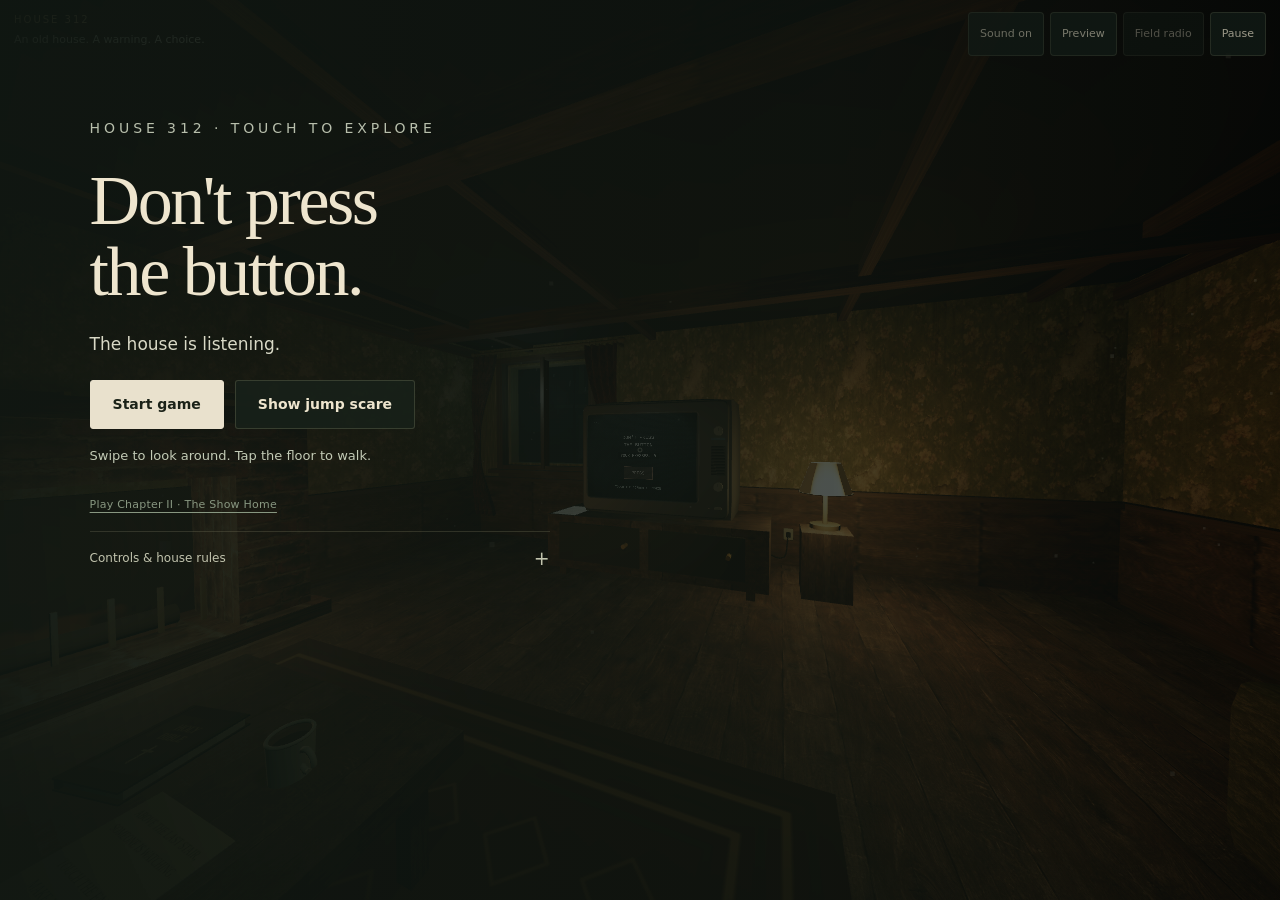
==== index.html @ 51b447b5 "Publish House 312 and Chapter II: The Show Home" ====
<!doctype html>
<html lang="en">
<head>
  <meta charset="utf-8">
  <meta name="viewport" content="width=device-width, initial-scale=1, viewport-fit=cover">
  <meta name="theme-color" content="#101512">
  <title>House 312 | Phone Horror</title>
  <meta name="description" content="Explore a decaying country house in first person. A television warns you not to press the red button. The choice is yours.">
  <link rel="stylesheet" href="assets/game/game.css?v=listener27">
</head>
<body>
  <canvas id="gameCanvas" tabindex="0" aria-label="First-person view of house 312"></canvas>
  <div class="vignette" aria-hidden="true"></div>
  <div class="haunt-veil" id="hauntVeil" aria-hidden="true"></div>
  <header class="hud">
    <div class="hud-left"><p class="room-label">HOUSE 312</p><p class="objective" id="objective">An old house. A warning. A choice.</p></div>
    <div class="hud-right">

      <button type="button" class="small-button" id="mute" aria-pressed="false">Sound on</button>
      <button type="button" class="small-button" data-preview disabled>Preview</button><button type="button" class="small-button" id="fullScreen">Full screen</button>
      <button type="button" class="small-button" id="radioToggle" aria-expanded="false" aria-controls="fieldReceiver" disabled>Field radio</button>
      <button type="button" class="small-button" id="pause">Pause</button>
    </div>
  </header>
  <aside class="field-receiver" id="fieldReceiver" aria-label="Field receiver" hidden>
    <div class="receiver-top"><span>RX—312</span><span>FIELD RECEIVER</span><button type="button" id="closeReceiver" aria-label="Close field receiver">×</button></div>
    <div class="receiver-display"><span class="receiver-channel">LOCAL CHANNEL / 01</span><div class="receiver-reading"><span id="radioReading">0 / 5</span><div class="receiver-bars" aria-hidden="true"><i id="signalBar1"></i><i id="signalBar2"></i><i id="signalBar3"></i><i id="signalBar4"></i><i id="signalBar5"></i></div></div><p id="radioStatus">Stand by.</p></div>
    <div class="receiver-actions"><button type="button" id="askSign">Ask for a sign</button><button type="button" id="openJournal">Journal · 0/3</button></div>
  </aside>
  <div class="reticle" id="reticle" aria-hidden="true"></div>
  <button type="button" class="interact" id="interact" hidden><kbd>E</kbd><span id="interactLabel">Interact</span></button>
  <p class="toast" id="toast" role="status" aria-live="polite" hidden></p>
  <div class="controls"><span><kbd>W A S D</kbd> Move</span><span>Mouse / drag to look</span><span><kbd>E</kbd> Interact</span><span><kbd>F</kbd> Flashlight</span><span class="hint">Esc to pause</span></div>
  <div class="mobile-controls" id="mobileControls" hidden>
    <div class="move-stick" id="moveStick" hidden role="group" aria-label="Move with your left thumb"><span class="stick-ring" aria-hidden="true"></span><span class="stick-thumb" id="stickThumb" aria-hidden="true"></span><span class="stick-label" aria-hidden="true">MOVE</span></div>
    <button type="button" class="stop-moving" id="stopMoving" hidden>Stop walking</button>
    <span class="look-hint" aria-hidden="true">TAP FLOOR TO WALK<br>DRAG TO LOOK</span>
  </div>
  <p class="decision-status" id="decisionStatus" aria-live="polite"></p>
  <div class="blackout" id="blackout" aria-hidden="true"></div>
  <div id="showHUD" hidden>
    <div id="showLens" aria-hidden="true"></div>
    <div id="showAperture" aria-hidden="true" hidden><div class="keyhole-bore"><img id="showLastFrame" src="assets/game/keyhole-listener.webp" alt=""></div></div><div id="showFold" aria-hidden="true"></div>
    <span id="showTape" hidden></span><figure id="showWitness" hidden><img src="assets/game/kitchen-scream.png" alt="The painted eyes above the sink"><figcaption>Above the sink</figcaption></figure>
    <div class="show-dock"><p id="showCaption" role="status" aria-live="polite" hidden></p>
      <div id="showActions" aria-label="Chapter actions"><button type="button" id="showAct0" hidden></button><button type="button" id="showAct1" hidden></button><button type="button" id="showAct2" hidden></button><button type="button" id="showAct3" hidden></button><button type="button" id="showAct4" hidden></button></div>
    </div>
  </div>
  <main class="overlay" id="overlay">
    <section class="panel intro-panel" data-panel="intro" aria-labelledby="introTitle">
      <p class="eyebrow">HOUSE 312 · TOUCH TO EXPLORE</p>
      <h1 id="introTitle">Don't press<br>the button.</h1>
      <p class="lede">The house is listening.</p>
      <div class="panel-actions"><button type="button" class="primary" id="enterRoom" disabled>Opening the old house…</button><button type="button" class="secondary" data-preview disabled>Show jump scare</button></div>
      <button class="secondary" type="button" id="showContinue" hidden>Continue from the last lesson</button><p id="introCopy">Swipe to look around. Tap the floor to walk.</p>
      <p class="fine"><a href="phone.html?chapter=2&amp;v=listener27">Play Chapter II · The Show Home</a></p>
      <details class="play-guide">
        <summary>Controls &amp; house rules</summary>
        <p>Tap the monitor to approach it, then tap its lettering to begin. Obey only “Keeper says” orders. When told to hide, tap the table and stay under it until permission to leave.</p>
        <p>Before starting the TV, try Field radio to ask the house for a sign and collect evidence.</p>
        <p class="guide">Swipe or drag: look · Tap floor: walk<br>Keyboard: WASD move · C hide or leave cover · E interact.</p>
        <p class="fine"><a href="house-preview.html">House design</a><a href="scare-preview.html">Scare video</a><a href="dont-press-the-button.html">Film version</a><a href="3d-credits.html">Credits</a></p>
      </details>
    </section>
    <section class="panel" data-panel="pause" hidden>
      <p class="eyebrow">ROOM 312</p><h2>The room<br>can wait.</h2><p>The game is paused.</p>
      <div class="panel-actions"><button type="button" class="primary" data-resume>Resume</button><button type="button" class="secondary" data-restart>Start again</button></div>
      <div class="panel-actions"><button type="button" class="secondary" data-preview disabled>Preview jump scare</button></div><p class="guide">Drag anywhere in the room to look around.</p>
    </section>
    <section class="panel" data-panel="note" hidden>
      <p class="eyebrow">A NOTE BESIDE THE TELEVISION</p>
      <p class="paper-note"><strong>TV TIP</strong>Watch the TV. Follow an order only if it starts with “Keeper says…”<br><br>Tap the TV lettering to begin. When you see “Keeper says… hide,” tap the table. Stay underneath until you see “Keeper says… come out.”<br><br>Leave the red button alone.</p>
      <div class="panel-actions"><button type="button" class="primary" data-resume>Put it down</button></div>
    </section>
    <section class="panel" data-panel="attic-note" aria-labelledby="atticNoteCopy" hidden>
      <p class="eyebrow">INSIDE THE ATTIC BOX</p>
      <p class="paper-note attic-message" id="atticNoteCopy">Turn around, you fool.</p>
      <div class="panel-actions"><button type="button" class="primary" data-resume>Put it down</button></div>
    </section>
    <section class="panel" data-panel="corner-note" hidden>
      <p class="eyebrow">IN THE MARGIN OF THE FOLDED PAPER</p>
      <p class="paper-note"><strong>SOMEONE UPSTAIRS</strong><span id="cornerClueCopy">Above the last stair, someone is watching. Look up. Touch the face to send it away.</span></p>
      <div class="panel-actions"><button type="button" class="primary" data-resume>Put it down</button></div>
    </section>
    <section class="panel" data-panel="journal" hidden>
      <p class="eyebrow">HOUSE 312 / FIELD NOTES</p><h2>The house<br>answered.</h2>
      <p class="journal-progress" id="journalProgress">0 of 3 responses recorded</p>
      <p class="journal-records" id="journalRecords">Use the field radio to ask for a sign. Listen and watch the room.</p>
      <div class="panel-actions"><button type="button" class="primary" data-resume>Return to the room</button></div>
    </section>
    <section class="panel" data-panel="choice" hidden>
      <p class="eyebrow">THE LAST ORDER</p><h2>You listened.<br>You survived.</h2>
      <p>The room latch has released. The front door beyond the hallway is still locked. Leave quietly, or invite stronger disturbances on the way out.</p>
      <div class="panel-actions"><button type="button" class="primary" data-deeper>I can handle more horror</button><button type="button" class="secondary" data-leave>Leave quietly</button></div>
    </section>
    <section class="panel" data-panel="aftermath" hidden>
      <p class="eyebrow" id="aftermathEyebrow">YOU PRESSED IT</p><h2 id="aftermathTitle">That wasn't<br>the joke.</h2>
      <p id="aftermathCopy">The picture was the easy part. The door is unlocked now.</p>
      <div class="panel-actions"><button type="button" class="primary" id="failureExit" data-leave>Find the exit</button><button type="button" class="secondary" data-restart>Try again</button></div>

    </section>
    <section class="panel" data-panel="ending" hidden>
      <p class="eyebrow">CHAPTER II / THE SHOW HOME</p><h2 id="endingTitle">You made it out.</h2><p id="endingCopy">The room kept your choice.</p><button type="button" class="primary" id="showRetry" hidden>Retry the last lesson</button>
      <div class="panel-actions"><button type="button" class="primary" data-restart>Start again</button><a class="secondary" href="dont-press-the-button.html">Watch the film</a></div>

    </section>
    <section class="panel" data-panel="previewEnd" hidden>
      <p class="eyebrow">JUMP SCARE PREVIEW</p><h2>Now you<br>have seen it.</h2>
      <p>The nightmare Roomkeeper has a sharper face and an unobstructed close-up. The reveal holds here for 2.4 seconds so you can inspect it. Your press count is unchanged.</p>
      <div class="panel-actions"><button type="button" class="primary" data-preview disabled>Replay scare</button><button type="button" class="secondary" data-play>Play the game</button></div>
      <p class="fine"><a href="scare-preview.html?v=nightmare4">Watch the clear preview</a><a href="scare-preview.html?hold=1&amp;v=nightmare4">Hold the close-up image</a></p>
    </section>
    <section class="panel" data-panel="error" id="errorPanel" hidden>
      <p class="eyebrow">ROOM 312</p><h2>The room<br>couldn't open.</h2>
      <p>This device couldn't start the 3D scene. You can still watch the jump scare preview below.</p>
      <div class="panel-actions"><a class="primary" href="scare-preview.html">Show the jump scare</a><a class="secondary" href="phone.html">Try 3D again</a></div>
    </section>
  </main>
  <script type="module">
    import('./assets/game/game.mjs?v=listener27').catch(error => {
      console.error('Room 312 could not start:', error);
      document.querySelectorAll('[data-panel]').forEach(panel => { panel.hidden = panel.dataset.panel !== 'error'; });
      document.getElementById('overlay').hidden = false;
    });
  </script>
  <noscript>This game needs JavaScript. <a href="dont-press-the-button.html">Watch the film version.</a></noscript>
</body>
</html>
---- assets/game/game.css ----
:root{color-scheme:dark;--paper:#eee5ce;--muted:#b5b5a3;--accent:#c6aa78;--line:#72745a5c;--panel:#121b16}
*{box-sizing:border-box}html,body{margin:0;width:100%;height:100%;overflow:hidden;background:#101512;color:var(--paper);font:14px/1.5 system-ui,-apple-system,sans-serif}
[hidden]{display:none!important}button,a{font:inherit}button{cursor:pointer}a{color:inherit}button:disabled{cursor:wait;opacity:.55}:focus-visible{outline:2px solid #e7d2a8;outline-offset:5px}
#gameCanvas{position:fixed;inset:0;display:block;width:100%;height:100%;touch-action:none}
.vignette{position:fixed;inset:0;pointer-events:none;background:radial-gradient(ellipse at 50% 47%,transparent 28%,#0006 80%,#0009);z-index:1}
.hud{position:fixed;z-index:3;left:30px;right:30px;top:25px;display:flex;justify-content:space-between;gap:20px;align-items:start;pointer-events:none}
.room-label{font-size:11px;letter-spacing:.27em;color:var(--accent);margin:0 0 5px}.objective{margin:0;max-width:420px;font-size:13px;color:#c9cbb9;text-shadow:0 2px 9px #000}
.hud-right{display:flex;gap:9px;flex-wrap:wrap;justify-content:end;pointer-events:auto}
.small-button{border:1px solid var(--line);border-radius:4px;padding:8px 11px;color:var(--paper);background:#111b16d4;font-size:12px}.small-button:hover{background:#2a342a}
.reticle{position:fixed;z-index:3;left:50%;top:50%;width:5px;height:5px;transform:translate(-50%,-50%);border:1px solid #e1dfc4b0;border-radius:50%;pointer-events:none;transition:width .12s,height .12s}.reticle.active{width:13px;height:13px;border-color:var(--accent);box-shadow:0 0 18px #e2c68366}
.interact{position:fixed;z-index:4;left:50%;top:calc(50% + 28px);transform:translateX(-50%);display:flex;gap:10px;align-items:center;padding:9px 14px;border:1px solid #a99a79a1;border-radius:4px;background:#141c16e0;color:var(--paper);white-space:nowrap;box-shadow:0 6px 24px #0005}
kbd{font:11px system-ui,sans-serif;border:1px solid #b0ad906e;border-radius:3px;padding:3px 6px;background:#1e271f;color:#ddd7c3}
.toast{position:fixed;z-index:3;bottom:80px;left:50%;transform:translateX(-50%);max-width:min(90vw,620px);text-align:center;color:#e3ddc9;background:#101813d9;border:1px solid var(--line);padding:12px 20px;border-radius:4px;font-size:13px;pointer-events:none}
.controls{position:fixed;bottom:24px;left:30px;right:30px;z-index:3;display:flex;gap:22px;align-items:center;color:#b6bca8;font-size:11px;letter-spacing:.03em;pointer-events:none}.controls span{display:flex;gap:7px;align-items:center}.controls .hint{margin-left:auto;color:#9aab93}
.overlay{position:fixed;inset:0;z-index:10;display:flex;align-items:center;padding:90px max(7vw,28px) 45px;background:linear-gradient(90deg,#101712f5 0%,#101712dd 34%,#1017126b 68%,#10171210);overflow:auto}
.panel{max-width:520px;width:100%;padding:20px 0}.eyebrow{font-size:10px;letter-spacing:.28em;color:var(--accent);margin:0 0 22px}.panel h1,.panel h2{font:clamp(42px,5.8vw,82px)/1.02 Georgia,'Times New Roman',serif;font-weight:400;letter-spacing:-.035em;margin:0 0 24px;text-wrap:balance}.panel h2{font-size:clamp(37px,5vw,65px)}
.panel p{max-width:395px;color:#b8bfac;margin:0 0 24px;font-size:15px;line-height:1.75}.panel .lede{color:#d9d9c6;font-size:18px;line-height:1.6;max-width:350px}.primary,.secondary{display:inline-flex;align-items:center;justify-content:center;padding:13px 22px;border-radius:3px;text-decoration:none;font-size:14px;font-weight:550;transition:background .15s}.primary{color:#1b2218;background:#e9e1cd;border:1px solid #e9e1cd}.primary:hover{background:#fff4da}.secondary{background:#18221ae0;color:var(--paper);border:1px solid var(--line)}.secondary:hover{background:#303b2e}.panel-actions{display:flex;flex-wrap:wrap;gap:10px;margin:30px 0 22px}
.panel .guide{font-size:12px;line-height:2;color:#a7b49d;max-width:460px}.guide kbd{margin-right:3px}.panel .fine{font-size:11px;letter-spacing:.02em;margin-top:27px;margin-bottom:0;color:#889781}.fine a{text-underline-offset:4px;margin-right:14px}.panel .paper-note{background:#b7ac88;color:#292b20;padding:30px;font-family:monospace;border-radius:2px;box-shadow:0 5px 30px #0008;line-height:2.2;max-width:380px}.panel .paper-note strong{display:block;letter-spacing:.2em;margin-bottom:20px}
.blackout{position:fixed;inset:0;z-index:5;background:#000;opacity:0;pointer-events:none}.touch-controls{display:none;position:fixed;z-index:4;left:24px;bottom:30px;grid-template-columns:repeat(3,48px);grid-template-rows:repeat(2,44px);gap:5px;user-select:none;-webkit-user-select:none}.touch-controls button{color:#dad9c4;background:#17241b9c;border:1px solid #a4aa8760;border-radius:6px;touch-action:none;font-size:19px}.touch-controls button:active{background:#747b4ba3}.touch-controls .up{grid-column:2}.touch-controls .left{grid-column:1;grid-row:2}.touch-controls .down{grid-column:2;grid-row:2}.touch-controls .right{grid-column:3;grid-row:2}.touch-look{display:none}
@media(pointer:coarse){.touch-controls{display:grid}.controls{display:none}.touch-look{display:block;position:fixed;right:25px;bottom:45px;z-index:2;pointer-events:none;color:#b4bca0;font-size:11px;letter-spacing:.1em}.interact{top:auto;bottom:150px;left:auto;right:24px;transform:none;padding:15px 18px}.interact kbd{display:none}.toast{bottom:165px}}
@media(max-width:700px){.hud{left:16px;right:16px;top:16px;gap:10px}.hud-left{max-width:47%}.room-label{font-size:9px;letter-spacing:.18em}.objective{font-size:11px}.hud-right{max-width:50%;gap:6px}.small-button{font-size:10px;padding:6px 9px}#fullScreen{display:none}.overlay{padding:115px 25px 35px;background:linear-gradient(90deg,#101712f7,#101712b8)}.panel{max-width:470px}.panel h1{font-size:55px;max-width:380px}.panel .lede{font-size:16px}.panel p{font-size:13px}.panel .guide{font-size:11px}.eyebrow{margin-bottom:18px}.panel-actions{margin-top:24px}.controls{left:16px;right:16px;gap:12px;font-size:10px}.controls .hint{display:none}.primary,.secondary{padding:12px 17px}.touch-controls{left:16px;bottom:22px}.touch-look{right:19px;bottom:41px}}
@media(max-height:600px){.overlay{padding-top:68px;padding-bottom:20px}.panel h1,.panel h2{font-size:43px;margin-bottom:16px}.panel p{margin-bottom:14px}.eyebrow{margin-bottom:12px}.panel-actions{margin:18px 0 14px}.panel .fine{margin-top:15px}.panel .guide{line-height:1.7}}
@media(prefers-reduced-motion:reduce){*{transition:none!important}}

/* The primary layout is a touch game; keyboard controls remain available. */
html,body{height:100dvh;overscroll-behavior:none}
#gameCanvas{height:100dvh;-webkit-user-select:none;user-select:none}
.hud{top:max(12px,env(safe-area-inset-top));left:max(14px,env(safe-area-inset-left));right:max(14px,env(safe-area-inset-right));gap:12px}
.hud-left{max-width:44%}.hud-right{max-width:54%;gap:6px}.room-label{font-size:10px;letter-spacing:.2em}.objective{font-size:11px;line-height:1.5}
.small-button{min-height:44px;padding:9px 11px;font-size:11px;touch-action:manipulation}
#fullScreen{display:none}.controls{display:none}
.overlay{align-items:flex-start;padding:max(96px,calc(env(safe-area-inset-top) + 65px)) 25px max(26px,env(safe-area-inset-bottom));background:linear-gradient(90deg,#101712f4,#101712bf 65%,#10171255)}
.panel{max-width:490px}.panel h1{font-size:clamp(42px,12vw,70px)}.panel h2{font-size:clamp(38px,10vw,61px)}.panel p{font-size:14px}.panel .lede{font-size:17px}.panel-actions{gap:11px}.primary,.secondary{min-height:48px;touch-action:manipulation}.panel .fine{display:flex;flex-wrap:wrap;gap:10px 16px}.fine a{margin:0}
.mobile-controls{position:fixed;inset:0;z-index:4;pointer-events:none}
.move-stick{position:absolute;left:max(19px,env(safe-area-inset-left));bottom:calc(25px + env(safe-area-inset-bottom));width:132px;height:132px;border:1px solid #c3c8a55c;border-radius:50%;background:radial-gradient(circle,#213129a3,#101d17a0);touch-action:none;pointer-events:auto;-webkit-user-select:none;user-select:none;box-shadow:0 5px 30px #0004}
.stick-ring{position:absolute;inset:15px;border:1px solid #b5bca225;border-radius:50%}.stick-thumb{position:absolute;top:50%;left:50%;width:51px;height:51px;transform:translate(-50%,-50%);border-radius:50%;background:radial-gradient(circle at 35% 30%,#98a18d,#465b47 85%);border:1px solid #c9ceac87;box-shadow:0 4px 14px #0007}
.stick-label{position:absolute;left:0;right:0;bottom:9px;text-align:center;font-size:8px;letter-spacing:.18em;color:#c0c9ab;pointer-events:none}
.look-hint{position:absolute;right:max(23px,env(safe-area-inset-right));bottom:calc(163px + env(safe-area-inset-bottom));text-align:center;font-size:9px;line-height:1.8;letter-spacing:.1em;color:#b7c3a7;text-shadow:0 2px 7px #000}
.decision-status{position:fixed;left:50%;bottom:calc(8px + env(safe-area-inset-bottom));transform:translateX(-50%);z-index:3;margin:0;padding:4px 10px;white-space:nowrap;color:#c2c6b1;font-size:10px;letter-spacing:.03em;text-shadow:0 2px 7px #000;pointer-events:none}
.decision-status:empty{display:none}.interact{top:auto;left:auto;right:max(22px,env(safe-area-inset-right));bottom:calc(43px + env(safe-area-inset-bottom));transform:none;min-height:50px;max-width:175px;white-space:normal;padding:12px 15px;text-align:center;font-size:13px}.interact kbd{display:none}
.toast{bottom:calc(245px + env(safe-area-inset-bottom));font-size:12px;padding:10px 14px;width:max-content;max-width:88vw}
@media(min-width:950px){.overlay{padding-left:7vw}.move-stick{opacity:.75}.hud-right{max-width:330px}.hud-left{max-width:450px}.look-hint{font-size:11px}.panel .guide{font-size:12px}}
@media(max-width:360px){.small-button{font-size:10px;padding:8px}.move-stick{width:116px;height:116px;left:14px}.look-hint{bottom:calc(140px + env(safe-area-inset-bottom));font-size:8px}.panel h1{font-size:43px}.panel-actions{flex-direction:column}.panel-actions>*{width:100%}}
@media(max-height:560px){.move-stick{width:104px;height:104px;bottom:calc(17px + env(safe-area-inset-bottom))}.look-hint{bottom:calc(120px + env(safe-area-inset-bottom))}.overlay{align-items:flex-start;padding-top:70px}.panel h1,.panel h2{font-size:37px}.panel .lede{display:none}.panel p{font-size:12px}.panel .guide{font-size:10px}.panel-actions{margin:16px 0}.toast{bottom:calc(177px + env(safe-area-inset-bottom))}}

/* Tap-to-walk controls and slow, event-driven edge darkening. */
.stop-moving{position:absolute;left:50%;bottom:calc(48px + env(safe-area-inset-bottom));transform:translateX(-50%);min-height:48px;padding:12px 22px;border:1px solid #b4b69880;border-radius:30px;background:#101a13e8;color:#eee5ce;pointer-events:auto;touch-action:manipulation;box-shadow:0 4px 24px #0008}
.look-hint{left:0;right:0;bottom:calc(111px + env(safe-area-inset-bottom));font-size:9px;line-height:1.7;opacity:.7;pointer-events:none}
.haunt-veil{position:fixed;inset:0;z-index:2;pointer-events:none;opacity:0;background:radial-gradient(ellipse at 50% 44%,transparent 24%,#050900 65%,#000 100%);transition:opacity .24s ease}
@media(prefers-reduced-motion:reduce){.haunt-veil{display:none}}

/* Keep the face unobstructed during the actual reveal; Pause remains available. */
body[data-phase="lunge"] .vignette,body[data-phase="scareHold"] .vignette{opacity:0}
body[data-phase="lunge"] .reticle,body[data-phase="scareHold"] .reticle,
body[data-phase="lunge"] .toast,body[data-phase="scareHold"] .toast,
body[data-phase="lunge"] .decision-status,body[data-phase="scareHold"] .decision-status,
body[data-phase="lunge"] .hud-left,body[data-phase="scareHold"] .hud-left,
body[data-phase="lunge"] .hud-right>:not(#pause),body[data-phase="scareHold"] .hud-right>:not(#pause){visibility:hidden}

/* A compact physical receiver leaves the floor clear for tap navigation. */
.field-receiver{position:fixed;z-index:5;top:110px;left:max(14px,env(safe-area-inset-left));width:260px;max-width:calc(100vw - 28px);padding:13px;border:1px solid #5b5a4e;border-radius:7px;background:linear-gradient(135deg,#30312b,#171c18 44%,#101612);box-shadow:0 12px 30px #0008,inset 0 1px 0 #aaa38d25;color:#d1d1b9;font-family:"Courier New",monospace;pointer-events:auto}
.receiver-top{display:flex;align-items:center;gap:11px;margin-bottom:10px;color:#a9ac96;font-size:8px;letter-spacing:.1em}.receiver-top>span:first-child{font-size:11px;color:#c7c3a9}.receiver-top button{margin-left:auto;border:0;background:transparent;color:#c0c2ae;font:20px/1 system-ui;padding:0 3px;min-width:28px;min-height:28px}
.receiver-display{border:1px solid #5260506b;border-radius:2px;padding:12px;background:linear-gradient(#15261f,#0a1711);box-shadow:inset 0 3px 12px #0008}.receiver-channel{font-size:8px;color:#849984;letter-spacing:.09em}.receiver-reading{display:flex;align-items:end;justify-content:space-between;margin-top:10px}.receiver-reading>span{font-size:21px;line-height:1;color:#b7c5a1}.receiver-bars{display:flex;gap:4px;align-items:end;height:24px}.receiver-bars i{display:block;width:12px;height:8px;background:#334334}.receiver-bars i:nth-child(2){height:12px}.receiver-bars i:nth-child(3){height:16px}.receiver-bars i:nth-child(4){height:20px}.receiver-bars i:nth-child(5){height:24px}.receiver-bars i.lit{background:#aab989;box-shadow:0 0 8px #aab98922}.receiver-display p{margin:11px 0 0;min-height:28px;font-size:10px;line-height:1.4;color:#aab99c}
.receiver-actions{display:flex;gap:7px;margin-top:10px}.receiver-actions button{min-height:44px;padding:8px 9px;flex:1;font:10px "Courier New",monospace;color:#dfdbc2;background:#31352b;border:1px solid #7a7b635e;border-radius:2px;touch-action:manipulation}.receiver-actions button:hover{background:#414738}.receiver-actions button:disabled{cursor:default;opacity:.55}.receiver-actions button:first-child{background:#776b49;color:#fff0cf}.panel .journal-records{white-space:pre-line;padding:20px;border-left:2px solid #9e9871;background:#1c271b85;font:13px/1.85 "Courier New",monospace;color:#d3d6c2;max-width:460px}.panel .journal-progress{font:11px "Courier New",monospace;color:#a2b191;letter-spacing:.08em}
@media(min-width:950px){.field-receiver{top:82px;width:275px}.hud-right{max-width:430px}}
@media(max-height:560px){.field-receiver{top:72px;width:240px;padding:10px}.receiver-top{margin-bottom:6px}.receiver-display{padding:8px}.receiver-actions{margin-top:7px}.receiver-display p{min-height:14px;margin-top:7px}}

/* Keep the game viewport stationary; menus own their separate scroll area. */
html{height:100%;overflow:hidden;overscroll-behavior:none}
body{position:fixed;inset:0;width:100%;height:100%;height:100dvh;overflow:hidden;overscroll-behavior:none}
#gameCanvas{touch-action:none;-webkit-touch-callout:none;user-select:none;-webkit-user-select:none}
.overlay{overflow-x:hidden;overflow-y:auto;overscroll-behavior:contain;touch-action:pan-y;-webkit-overflow-scrolling:touch;scrollbar-gutter:stable}
.intro-panel .panel-actions{margin:22px 0 16px}.intro-panel #introCopy{font-size:13px;color:#c3cbb6;margin-bottom:14px}.intro-panel .lede{margin-bottom:0}
.play-guide{max-width:460px;border-top:1px solid #72745a50;margin-top:17px;padding-top:4px}.play-guide summary{min-height:44px;display:flex;align-items:center;cursor:pointer;font-size:12px;color:#c2c4ae;touch-action:manipulation;list-style:none}.play-guide summary::after{content:'+';margin-left:auto;font-size:19px}.play-guide[open] summary::after{content:'−'}.play-guide p{font-size:12px;line-height:1.7;margin:0 0 16px}.play-guide .fine{padding-bottom:16px}
@media(max-width:700px){.overlay{padding-top:max(70px,calc(env(safe-area-inset-top) + 30px));padding-left:22px;padding-right:22px}.intro-panel h1{font-size:clamp(38px,11vw,54px);margin-bottom:16px}.intro-panel .lede{font-size:15px}.intro-panel .panel-actions{margin-top:20px}.intro-panel .primary,.intro-panel .secondary{font-size:12px;padding:11px 14px;min-height:48px}.intro-panel .fine{font-size:10px}}
@media(max-height:560px){.overlay{padding-top:max(24px,env(safe-area-inset-top));padding-bottom:18px}.intro-panel h1{font-size:36px;margin-bottom:12px}.intro-panel .lede{display:none}.intro-panel .panel-actions{margin:15px 0 12px}.intro-panel .panel-actions>*{width:auto}.play-guide{margin-top:8px}}

body[data-window-scare="true"] .look-hint,
body[data-window-scare="true"] .hud-left,
body[data-window-scare="true"] .reticle,
body[data-window-scare="true"] .hud-right > :not(#pause):not(#mute){visibility:hidden}

/* Chapter II leaves the middle of the view free for looking and walking. */
#showHUD{position:fixed;inset:0;pointer-events:none;z-index:8}
.show-dock{position:absolute;bottom:max(2.7rem,env(safe-area-inset-bottom));left:50%;transform:translateX(-50%);width:min(94vw,39rem);display:grid;justify-items:center;gap:.5rem}
#showActions{display:flex;justify-content:center;flex-wrap:wrap;gap:.35rem}
#showActions button{pointer-events:auto;min-height:44px;padding:.55rem .8rem;background:#161d19ef;border:1px solid #92896e;color:#f4eddc;border-radius:.22rem;font:inherit;font-size:.85rem}
#showActions button:focus-visible{outline:2px solid #f8dc8f}
#showCaption{margin:0;padding:.55rem .8rem;background:#0c100ff2;border-left:2px solid #b6a784;color:#f4eedf;font-size:clamp(.9rem,2.8vw,1.09rem);line-height:1.4;text-align:center;text-wrap:balance}
#showFold,#showLens{position:absolute;inset:0}
#showFold[data-level="1"]{background:linear-gradient(12deg,#252326 0%,#514941 25%,transparent 26%)}
#showFold[data-level="2"]{background:#060606}
#showLens[data-lens="tape"]{background:repeating-linear-gradient(0deg,transparent 0 3px,#30271325 3px 4px),radial-gradient(ellipse,transparent 43%,#080705c4 83%)}
/* A held exposure in the door's optics. The chapter clock drives the gate,
   including its fade, so pausing cannot play through the reveal. */
#showAperture{
  position:absolute;inset:0;display:grid;place-items:center;overflow:hidden;
  background:radial-gradient(ellipse at 49% 48%,#211910,#080706 59%,#030403 85%);
}
#showAperture[hidden]{display:none}
.keyhole-bore{
  position:relative;width:min(91vw,77vh);aspect-ratio:1 / 1.10;
  overflow:hidden;border-radius:49% 51% 48% 52%;
  box-shadow:0 0 0 2px #17110b,2px 1px 1px 3px #493827,-2px -1px 4px 6px #15100d,0 0 24px 10px #080706;
}
#showLastFrame{width:100%;height:100%;display:block;object-fit:cover;object-position:50% 47%}
@media(prefers-reduced-motion:reduce){#showLastFrame{transform:none!important}}
.keyhole-bore::after{
  content:"";position:absolute;inset:0;pointer-events:none;border-radius:inherit;
  background:radial-gradient(ellipse at 49% 48%,transparent 45%,#170f0912 61%,#0a0806a8 85%,#060504 99%),
    repeating-linear-gradient(0deg,#211c160f 0 1px,transparent 1px 4px);
  box-shadow:inset 4px -4px 14px 3px #070604b0;
}
#showAperture:not([hidden])~#showTape{top:auto;bottom:18%;left:50%;transform:translateX(-50%);white-space:nowrap}
@media(max-height:550px){#showAperture:not([hidden])~#showTape{bottom:6%;left:3%;transform:none}}
#showLens[data-lens="frame"]{box-shadow:inset 0 0 0 min(3vw,1.2rem) #392919,inset 0 0 0 min(3.9vw,1.5rem) #987648,inset 0 0 4rem 1.4rem #100a07}
#showTape{position:absolute;top:23%;left:4%;padding:.3rem .48rem;background:#1c1a12e0;color:#e7cea1;font:.76rem/1.3 monospace;letter-spacing:.05em}
body[data-phase="hallway"] .look-hint,body[data-phase="hallway"] .controls,body[data-phase="hallway"] #radioToggle,body[data-phase="hallway"] [data-preview],body[data-phase="hallway"] #interact{display:none}
body[data-phase="hallway"] .decision-status{font-size:.77rem;color:#e2cf99}
@media(max-height:500px){.show-dock{bottom:1.5rem;width:90vw}#showTape{top:24%}#showActions button{padding:.28rem .6rem}}
#showWitness{position:absolute;right:4%;top:18%;width:clamp(78px,23vw,126px);margin:0;background:#1e1b16;color:#dfd5bd;border:3px solid #493b29;box-shadow:0 3px 12px #050605a0}
#showWitness img{display:block;width:100%;height:auto;filter:brightness(.73) saturate(.67)}
#showWitness figcaption{padding:.2rem;text-align:center;font-size:.72rem}
#showWitness[data-cover="true"]::after{content:"";position:absolute;inset:0 0 1.25rem;background:repeating-linear-gradient(97deg,#8a8271 0 2px,#867f70 3px 5px);clip-path:polygon(0 0,98% 2%,100% 98%,65% 94%,34% 100%,0 97%)}
#showCaption{white-space:pre-line}

.panel .attic-message{font:italic clamp(1.65rem,6vw,2.4rem)/1.35 Georgia,serif}
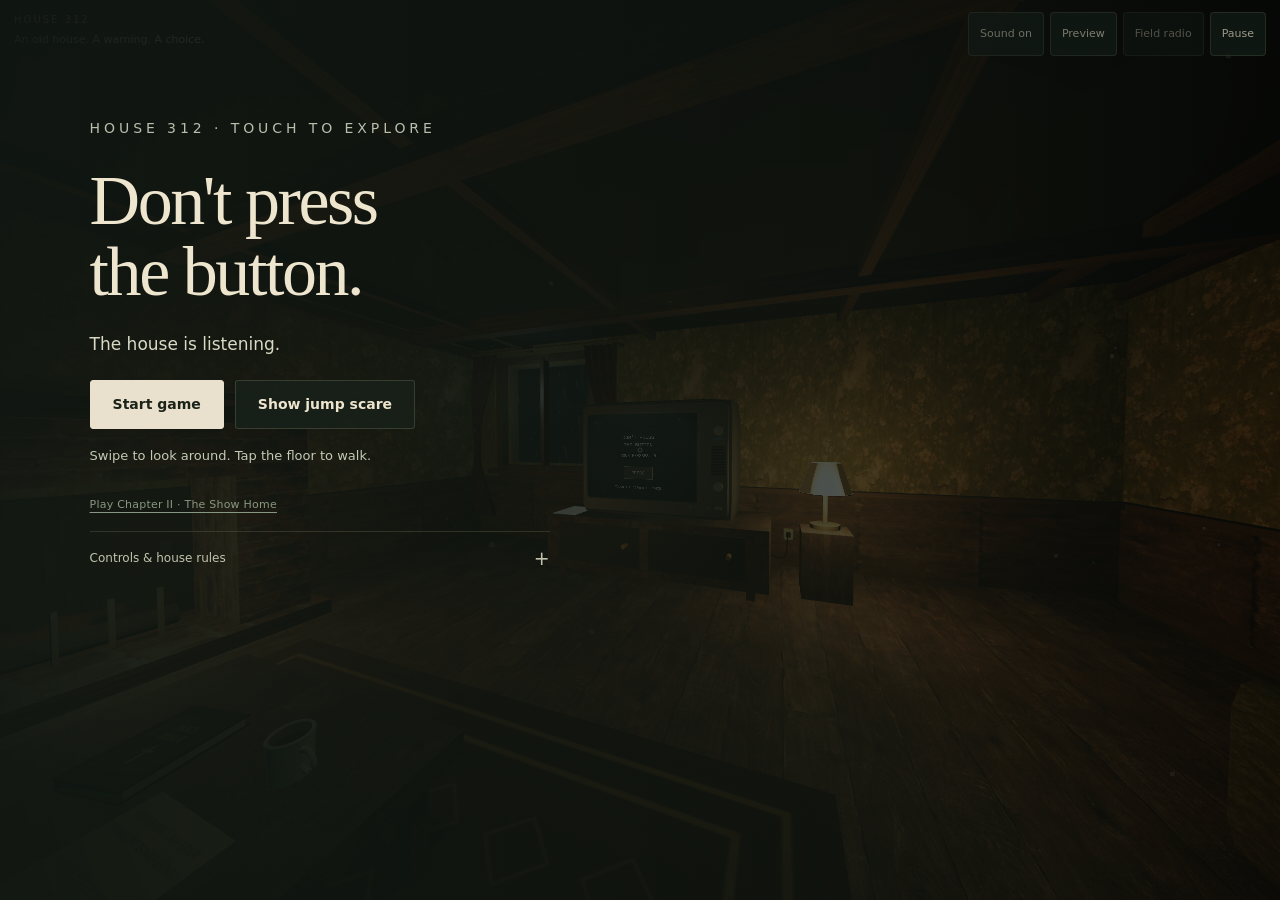
==== commit b9594787: "Light the waving woman with a courtyard thunderstorm" ====
--- a/index.html
+++ b/index.html
@@ -6,7 +6,7 @@
   <meta name="theme-color" content="#101512">
   <title>House 312 | Phone Horror</title>
   <meta name="description" content="Explore a decaying country house in first person. A television warns you not to press the red button. The choice is yours.">
-  <link rel="stylesheet" href="assets/game/game.css?v=listener27">
+  <link rel="stylesheet" href="assets/game/game.css?v=stick28">
 </head>
 <body>
   <canvas id="gameCanvas" tabindex="0" aria-label="First-person view of house 312"></canvas>
@@ -32,9 +32,9 @@
   <p class="toast" id="toast" role="status" aria-live="polite" hidden></p>
   <div class="controls"><span><kbd>W A S D</kbd> Move</span><span>Mouse / drag to look</span><span><kbd>E</kbd> Interact</span><span><kbd>F</kbd> Flashlight</span><span class="hint">Esc to pause</span></div>
   <div class="mobile-controls" id="mobileControls" hidden>
-    <div class="move-stick" id="moveStick" hidden role="group" aria-label="Move with your left thumb"><span class="stick-ring" aria-hidden="true"></span><span class="stick-thumb" id="stickThumb" aria-hidden="true"></span><span class="stick-label" aria-hidden="true">MOVE</span></div>
+    <div class="move-stick" id="moveStick" hidden role="group" aria-label="Movement joystick"><span class="stick-ring" aria-hidden="true"></span><span class="stick-thumb" id="stickThumb" aria-hidden="true"></span><span class="stick-label" aria-hidden="true">MOVE</span></div>
     <button type="button" class="stop-moving" id="stopMoving" hidden>Stop walking</button>
-    <span class="look-hint" aria-hidden="true">TAP FLOOR TO WALK<br>DRAG TO LOOK</span>
+    <span id="lookHint" class="look-hint" aria-hidden="true">TAP FLOOR TO WALK<br>DRAG TO LOOK</span>
   </div>
   <p class="decision-status" id="decisionStatus" aria-live="polite"></p>
   <div class="blackout" id="blackout" aria-hidden="true"></div>
@@ -117,7 +117,7 @@
     </section>
   </main>
   <script type="module">
-    import('./assets/game/game.mjs?v=listener27').catch(error => {
+    import('./assets/game/game.mjs?v=storm29').catch(error => {
       console.error('Room 312 could not start:', error);
       document.querySelectorAll('[data-panel]').forEach(panel => { panel.hidden = panel.dataset.panel !== 'error'; });
       document.getElementById('overlay').hidden = false;
--- a/assets/game/game.css
+++ b/assets/game/game.css
@@ -33,6 +33,7 @@
 .panel{max-width:490px}.panel h1{font-size:clamp(42px,12vw,70px)}.panel h2{font-size:clamp(38px,10vw,61px)}.panel p{font-size:14px}.panel .lede{font-size:17px}.panel-actions{gap:11px}.primary,.secondary{min-height:48px;touch-action:manipulation}.panel .fine{display:flex;flex-wrap:wrap;gap:10px 16px}.fine a{margin:0}
 .mobile-controls{position:fixed;inset:0;z-index:4;pointer-events:none}
 .move-stick{position:absolute;left:max(19px,env(safe-area-inset-left));bottom:calc(25px + env(safe-area-inset-bottom));width:132px;height:132px;border:1px solid #c3c8a55c;border-radius:50%;background:radial-gradient(circle,#213129a3,#101d17a0);touch-action:none;pointer-events:auto;-webkit-user-select:none;user-select:none;box-shadow:0 5px 30px #0004}
+.move-stick>span{pointer-events:none}
 .stick-ring{position:absolute;inset:15px;border:1px solid #b5bca225;border-radius:50%}.stick-thumb{position:absolute;top:50%;left:50%;width:51px;height:51px;transform:translate(-50%,-50%);border-radius:50%;background:radial-gradient(circle at 35% 30%,#98a18d,#465b47 85%);border:1px solid #c9ceac87;box-shadow:0 4px 14px #0007}
 .stick-label{position:absolute;left:0;right:0;bottom:9px;text-align:center;font-size:8px;letter-spacing:.18em;color:#c0c9ab;pointer-events:none}
 .look-hint{position:absolute;right:max(23px,env(safe-area-inset-right));bottom:calc(163px + env(safe-area-inset-bottom));text-align:center;font-size:9px;line-height:1.8;letter-spacing:.1em;color:#b7c3a7;text-shadow:0 2px 7px #000}
@@ -125,3 +126,11 @@
 #showCaption{white-space:pre-line}
 
 .panel .attic-message{font:italic clamp(1.65rem,6vw,2.4rem)/1.35 Georgia,serif}
+
+/* Leave the left thumb free while a chapter action is available. */
+body:has(#moveStick:not([hidden])) .show-dock{
+  left:auto;right:max(.65rem,env(safe-area-inset-right));transform:none;
+  width:calc(100% - max(165px,env(safe-area-inset-left) + 151px));max-width:39rem;
+}
+body:has(#moveStick:not([hidden])) .stop-moving{left:auto;right:max(12px,env(safe-area-inset-right));bottom:calc(106px + env(safe-area-inset-bottom));transform:none}
+body[data-phase="hallway"]:has(#moveStick:not([hidden])) .stop-moving{bottom:auto;top:23%}
